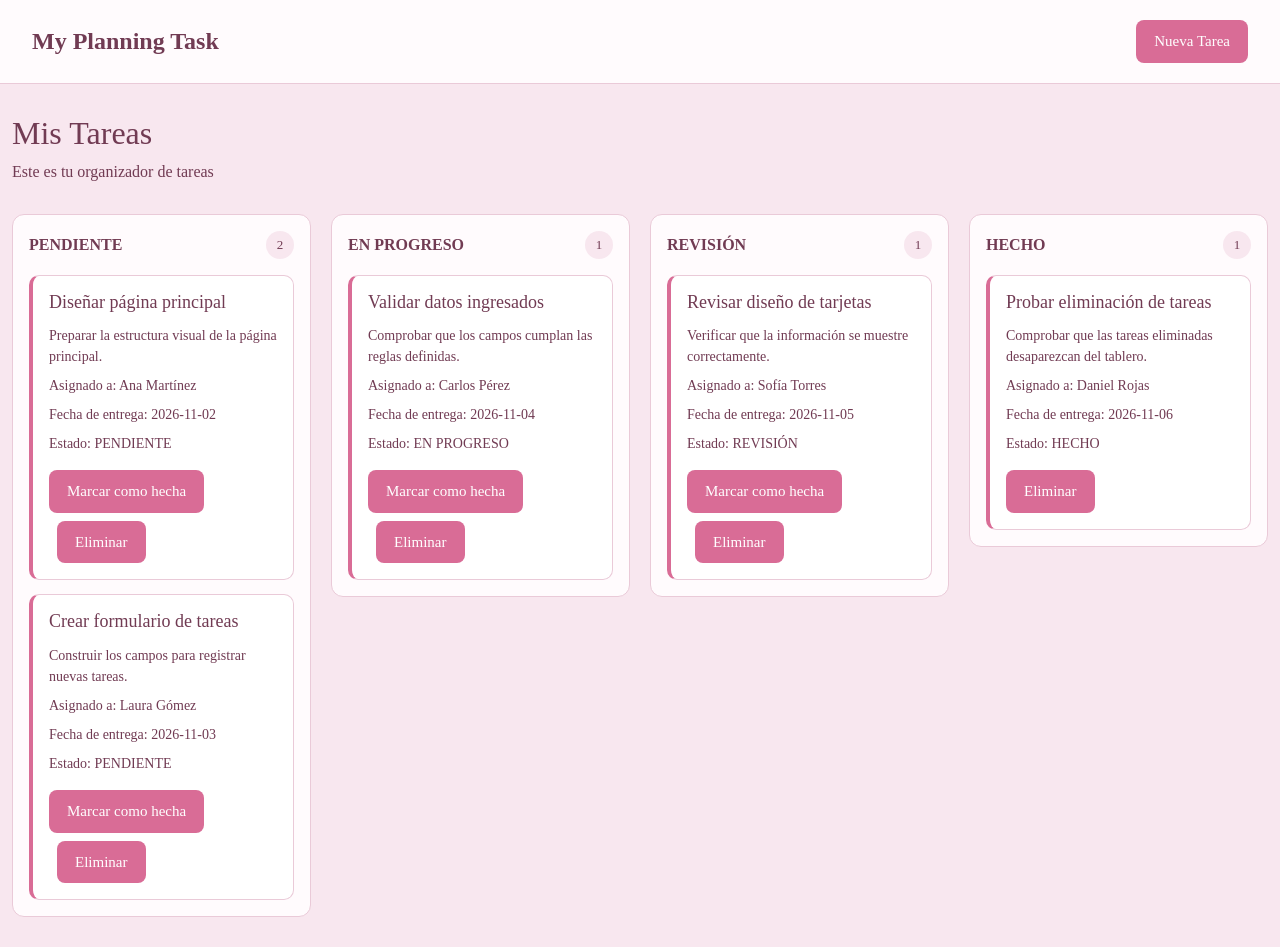
==== Planing Task/index.html @ 617bbbb9 "feat: add initial structure for Planning Task project" ====
<!DOCTYPE html>
<html lang="es">
<head>
    <meta charset="UTF-8">
    <meta name="viewport" content="width=device-width, initial-scale=1.0">
    <title>My Planning Task</title>
    <link href="https://cdn.jsdelivr.net/npm/bootstrap@5.3.3/dist/css/bootstrap.min.css" rel="stylesheet">
    <link rel="stylesheet" href="style.css">
</head>
<body>

    <header>
        <a href="#" class="banner">My Planning Task</a>
        <button type="button" id="btnNuevaTarea-Newtask" class="btn">
            Nueva Tarea
        </button>
    </header>

    <main class="container-fluid">
        <section class="titulo-principal">
            <h1>Mis Tareas</h1>
            <p>Este es tu organizador de tareas</p>
        </section>


        <section class="task-board-tablero">
            <div class="columna">
                <div class="columna-encabezado">
                    <h2>PENDIENTE</h2>
                    <span class="cantidad-task" id="cantidadHacer">0</span>
                </div>
                <div id="tareasHacer" class="lista-tareas"></div>
            </div>


            <div class="columna">
                <div class="columna-encabezado">
                    <h2>EN PROGRESO</h2>
                    <span class="cantidad-task" id="cantidadProceso">0</span>
                </div>
                <div id="tareasProceso" class="lista-tareas"></div>
            </div>


            <div class="columna">
                <div class="columna-encabezado">
                    <h2>REVISIÓN</h2>
                    <span class="cantidad-task" id="cantidadRevision">0</span>
                </div>
                <div id="tareasRevision" class="lista-tareas"></div>
            </div>


            <div class="columna">
                <div class="columna-encabezado">
                    <h2>HECHO</h2>
                    <span class="cantidad-task" id="cantidadHechas">0</span>
                </div>
                <div id="tareasHechas" class="lista-tareas"></div>
            </div>

        </section>
    </main>


    <dialog id="contenedorform">
        <div class="encabezado-formNuevaTarea">
            <h2>Nueva Tarea</h2>
            <button type="button" id="btncierraform" class="btn btn-cerrar">
                Cerrar
            </button>
        </div>

        <form id="form-tareas">

            <div class="camposForm">
                <label for="task-name">Nombre de la tarea</label>
                <input
                    type="text"
                    id="task-name"
                    name="nombre"
                    class="form-control"
                    required
                >
            </div>

            <div class="camposForm">
                <label for="task-Description">Descripción</label>
                <textarea
                    id="task-Description"
                    name="descripcion"
                    class="form-control"
                    rows="3"
                    required
                ></textarea>
            </div>

            <div class="camposForm">
                <label for="task-assignment">Asignado a</label>
                <input
                    type="text"
                    id="task-assignment"
                    name="asignadoA"
                    class="form-control"
                    required
                >
            </div>

            <div class="camposForm">
                <label for="task-date">Fecha de entrega</label>
                <input
                    type="date"
                    id="task-date"
                    name="fechaDeEntrega"
                    class="form-control"
                    required
                >
            </div>

            <div class="camposForm">
                <label for="task-status">Estado</label>
                <select
                    id="task-status"
                    name="estado"
                    class="form-select"
                    required 
                >
                    <option value="">Selecciona un estado</option>
                    <option value="pendiente">PENDIENTE</option>
                    <option value="proceso">EN PROGRESO</option>
                    <option value="revision">REVISIÓN</option>
                    <option value="hecho">HECHO</option>
                </select>
            </div>

            <div class="camposForm">
                <button type="submit" id="btnGuardarTarea" class="btn">
                    Guardar tarea
                </button>
            </div>

        </form>
    </dialog>

    <script src="script.js"></script>
</body>
</html>
---- Planing Task/style.css ----
/* General */
* {
    box-sizing: border-box;
}

body {
    margin: 0;
    font-family: 'Times New Roman', Times, serif;
    background-color: #F8E7EF;
    color: #713B53;
}

/* Encabezado */
header {
    display: flex;
    justify-content: space-between;
    align-items: center;
    padding: 20px 32px;
    background-color: #FFFBFD;
    border-bottom: 1px solid #EACAD8;
}

.banner {
    color: #713B53;
    font-size: 24px;
    font-weight: bold;
    text-decoration: none;
}

/* Botones */
button.btn {
    padding: 10px 18px;
    border: none;
    border-radius: 8px;
    background-color: #D96C96;
    color: white;
    font-family: inherit;
    font-size: 15px;
}

button.btn:hover {
    background-color: #BD507C;
    color: white;
    cursor: pointer;
}

/* Contenido principal */
main {
    padding: 30px 32px;
}

.titulo-principal {
    margin-bottom: 30px;
}

.titulo-principal h1 {
    margin-bottom: 8px;
    font-size: 32px;
    color: #713B53;
}

.titulo-principal p {
    margin-bottom: 0;
    font-size: 16px;
}

/* Tablero */
.task-board-tablero {
    display: grid;
    grid-template-columns: repeat(4, minmax(0, 1fr));
    gap: 20px;
    align-items: start;
}

/* Columnas */
.columna {
    min-width: 0;
    min-height: 320px;
    padding: 16px;
    background-color: #FFFBFD;
    border: 1px solid #EACAD8;
    border-radius: 12px;
}

.columna-encabezado {
    display: flex;
    justify-content: space-between;
    align-items: center;
    gap: 8px;
    margin-bottom: 16px;
}

.columna-encabezado h2 {
    margin: 0;
    font-size: 16px;
    font-weight: bold;
}

/* Contadores */
.cantidad-task {
    display: inline-flex;
    align-items: center;
    justify-content: center;
    min-width: 28px;
    height: 28px;
    padding: 4px 8px;
    background-color: #F8E7EF;
    color: #713B53;
    border-radius: 50%;
    font-size: 13px;
}

/* Lista de tarjetas */
.lista-tareas {
    display: flex;
    flex-direction: column;
    gap: 14px;
}

/* Tarjeta */
.tarjeta-tarea {
    padding: 16px;
    background-color: #FFFFFF;
    border: 1px solid #EACAD8;
    border-left: 4px solid #D96C96;
    border-radius: 10px;
    overflow-wrap: anywhere;
}

.tarjeta-tarea h3 {
    margin-bottom: 12px;
    font-size: 18px;
    color: #713B53;
}

.tarjeta-tarea p {
    margin-bottom: 8px;
    font-size: 14px;
}

.tarjeta-tarea button {
    margin-top: 8px;
}

.tarjeta-tarea button + button {
    margin-left: 8px;
}

/* Formulario emergente */
#contenedorform {
    width: 90%;
    max-width: 480px;
    max-height: 90vh;
    padding: 24px;
    border: 1px solid #EACAD8;
    border-radius: 14px;
    background-color: #FFFBFD;
    color: #713B53;
    overflow-y: auto;
}

#contenedorform::backdrop {
    background-color: rgba(65, 30, 46, 0.45);
}

.encabezado-formNuevaTarea {
    display: flex;
    justify-content: space-between;
    align-items: center;
    gap: 12px;
    margin-bottom: 20px;
}

.encabezado-formNuevaTarea h2 {
    margin: 0;
    font-size: 24px;
}

.btn-cerrar {
    padding: 7px 12px !important;
}

.camposForm {
    margin-bottom: 16px;
}

.camposForm label {
    display: block;
    margin-bottom: 6px;
    font-weight: bold;
}

.camposForm .form-control,
.camposForm .form-select {
    border: 1px solid #DDB8C8;
    border-radius: 8px;
}

.camposForm .form-control:focus,
.camposForm .form-select:focus {
    border-color: #D96C96;
    box-shadow: 0 0 0 0.2rem rgba(217, 108, 150, 0.2);
}

#btnGuardarTarea {
    width: 100%;
}

/* Adaptacion a pantallas medianas */
@media (max-width: 1100px) {
    .task-board-tablero {
        grid-template-columns: repeat(2, minmax(0, 1fr));
    }
}

/* Adaptacion a celulares */
@media (max-width: 600px) {
    header {
        padding: 16px;
        gap: 12px;
    }

    .brand-marca {
        font-size: 20px;
    }

    main {
        padding: 22px 16px;
    }

    .task-board-tablero {
        grid-template-columns: 1fr;
    }
}
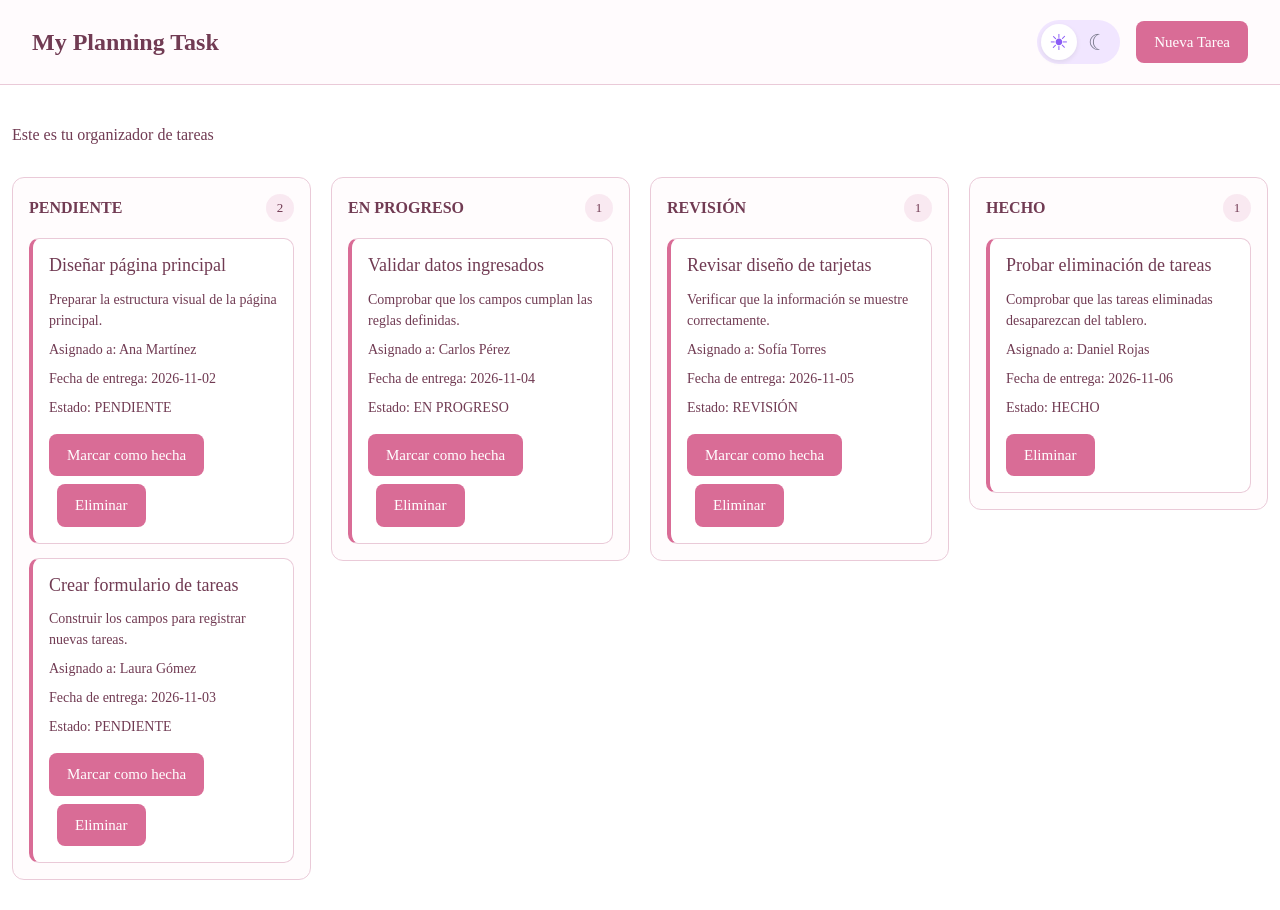
==== commit 9c00c45a: "mejoras front" ====
--- a/Planing Task/index.html
+++ b/Planing Task/index.html
@@ -1,6 +1,6 @@
-
 <!DOCTYPE html>
 <html lang="es">
+
 <head>
     <meta charset="UTF-8">
     <meta name="viewport" content="width=device-width, initial-scale=1.0">
@@ -8,18 +8,51 @@
     <link href="https://cdn.jsdelivr.net/npm/bootstrap@5.3.3/dist/css/bootstrap.min.css" rel="stylesheet">
     <link rel="stylesheet" href="style.css">
 </head>
+
 <body>
+    
+<!-- Fondos animados para los temas -->
+<div class="fondos-animados">
 
-    <header>
-        <a href="#" class="banner">My Planning Task</a>
+    <!-- Fondo modo claro -->
+    <video id="videoModoClaro" class="video-fondo" autoplay muted loop playsinline>
+        <source src="assets/backgrounds/clouds-light.mp4" type="video/mp4">
+    </video>
+
+    <!-- Fondo modo oscuro -->
+    <video id="videoModoOscuro" class="video-fondo" autoplay muted loop playsinline>
+        <source src="assets/backgrounds/night-dark.mp4" type="video/mp4">
+    </video>
+
+</div>
+<header>
+    <a href="#" class="banner">My Planning Task</a>
+
+    <div class="header-acciones">
+
+        <!-- Personalización del tema -->
+        <div class="toggle-tema">
+
+            <button id="btnModoClaro" type="button" aria-label="Modo claro">
+                ☀
+            </button>
+
+            <button id="btnModoOscuro" type="button" aria-label="Modo oscuro">
+                ☾
+            </button>
+
+        </div>
+
         <button type="button" id="btnNuevaTarea-Newtask" class="btn">
             Nueva Tarea
         </button>
-    </header>
+
+    </div>
+</header>
 
     <main class="container-fluid">
         <section class="titulo-principal">
-            <h1>Mis Tareas</h1>
+            <h1></h1>
             <p>Este es tu organizador de tareas</p>
         </section>
 
@@ -76,56 +109,27 @@
 
             <div class="camposForm">
                 <label for="task-name">Nombre de la tarea</label>
-                <input
-                    type="text"
-                    id="task-name"
-                    name="nombre"
-                    class="form-control"
-                    required
-                >
+                <input type="text" id="task-name" name="nombre" class="form-control" required>
             </div>
 
             <div class="camposForm">
                 <label for="task-Description">Descripción</label>
-                <textarea
-                    id="task-Description"
-                    name="descripcion"
-                    class="form-control"
-                    rows="3"
-                    required
-                ></textarea>
+                <textarea id="task-Description" name="descripcion" class="form-control" rows="3" required></textarea>
             </div>
 
             <div class="camposForm">
                 <label for="task-assignment">Asignado a</label>
-                <input
-                    type="text"
-                    id="task-assignment"
-                    name="asignadoA"
-                    class="form-control"
-                    required
-                >
+                <input type="text" id="task-assignment" name="asignadoA" class="form-control" required>
             </div>
 
             <div class="camposForm">
                 <label for="task-date">Fecha de entrega</label>
-                <input
-                    type="date"
-                    id="task-date"
-                    name="fechaDeEntrega"
-                    class="form-control"
-                    required
-                >
+                <input type="date" id="task-date" name="fechaDeEntrega" class="form-control" required>
             </div>
 
             <div class="camposForm">
                 <label for="task-status">Estado</label>
-                <select
-                    id="task-status"
-                    name="estado"
-                    class="form-select"
-                    required 
-                >
+                <select id="task-status" name="estado" class="form-select" required>
                     <option value="">Selecciona un estado</option>
                     <option value="pendiente">PENDIENTE</option>
                     <option value="proceso">EN PROGRESO</option>
@@ -145,4 +149,5 @@
 
     <script src="script.js"></script>
 </body>
-</html>
+
+</html>
--- a/Planing Task/style.css
+++ b/Planing Task/style.css
@@ -1,5 +1,5 @@
-
 /* General */
+
 * {
     box-sizing: border-box;
 }
@@ -7,18 +7,22 @@
 body {
     margin: 0;
     font-family: 'Times New Roman', Times, serif;
-    background-color: #F8E7EF;
+    background-color: transparent;
     color: #713B53;
-}
+    transition: color 0.5s ease;
+}
+
 
 /* Encabezado */
+
 header {
     display: flex;
     justify-content: space-between;
     align-items: center;
     padding: 20px 32px;
-    background-color: #FFFBFD;
+    background-color: rgba(255, 251, 253, 0.85);
     border-bottom: 1px solid #EACAD8;
+    transition: background-color 0.5s ease, border-color 0.5s ease;
 }
 
 .banner {
@@ -28,7 +32,18 @@
     text-decoration: none;
 }
 
+
+/* Acciones del encabezado */
+
+.header-acciones {
+    display: flex;
+    align-items: center;
+    gap: 16px;
+}
+
+
 /* Botones */
+
 button.btn {
     padding: 10px 18px;
     border: none;
@@ -37,15 +52,19 @@
     color: white;
     font-family: inherit;
     font-size: 15px;
+    transition: background-color 0.3s ease, color 0.3s ease, transform 0.2s ease;
 }
 
 button.btn:hover {
     background-color: #BD507C;
     color: white;
     cursor: pointer;
-}
+    transform: translateY(-2px);
+}
+
 
 /* Contenido principal */
+
 main {
     padding: 30px 32px;
 }
@@ -65,7 +84,9 @@
     font-size: 16px;
 }
 
+
 /* Tablero */
+
 .task-board-tablero {
     display: grid;
     grid-template-columns: repeat(4, minmax(0, 1fr));
@@ -73,14 +94,17 @@
     align-items: start;
 }
 
+
 /* Columnas */
+
 .columna {
     min-width: 0;
     min-height: 320px;
     padding: 16px;
-    background-color: #FFFBFD;
+    background-color: rgba(255, 251, 253, 0.72);
     border: 1px solid #EACAD8;
     border-radius: 12px;
+    transition: background-color 0.5s ease, border-color 0.5s ease, transform 0.2s ease;
 }
 
 .columna-encabezado {
@@ -97,7 +121,9 @@
     font-weight: bold;
 }
 
+
 /* Contadores */
+
 .cantidad-task {
     display: inline-flex;
     align-items: center;
@@ -105,27 +131,43 @@
     min-width: 28px;
     height: 28px;
     padding: 4px 8px;
-    background-color: #F8E7EF;
+    background-color: rgba(248, 231, 239, 0.9);
     color: #713B53;
     border-radius: 50%;
     font-size: 13px;
-}
-
-/* Lista de tarjetas */
+    transition: background-color 0.5s ease, color 0.5s ease;
+}
+
+
+/* Lista de tareas */
+
 .lista-tareas {
     display: flex;
     flex-direction: column;
     gap: 14px;
 }
 
-/* Tarjeta */
+
+/* Tarjetas */
+
 .tarjeta-tarea {
     padding: 16px;
-    background-color: #FFFFFF;
+    background-color: rgba(255, 255, 255, 0.85);
     border: 1px solid #EACAD8;
     border-left: 4px solid #D96C96;
     border-radius: 10px;
     overflow-wrap: anywhere;
+    cursor: grab;
+    transition: background-color 0.5s ease, border-color 0.5s ease, transform 0.2s ease, box-shadow 0.2s ease;
+}
+
+.tarjeta-tarea:hover {
+    transform: translateY(-3px);
+    box-shadow: 0 6px 15px rgba(113, 59, 83, 0.12);
+}
+
+.tarjeta-tarea:active {
+    cursor: grabbing;
 }
 
 .tarjeta-tarea h3 {
@@ -147,7 +189,9 @@
     margin-left: 8px;
 }
 
+
 /* Formulario emergente */
+
 #contenedorform {
     width: 90%;
     max-width: 480px;
@@ -158,6 +202,7 @@
     background-color: #FFFBFD;
     color: #713B53;
     overflow-y: auto;
+    transition: background-color 0.5s ease, color 0.5s ease, border-color 0.5s ease;
 }
 
 #contenedorform::backdrop {
@@ -207,30 +252,268 @@
     width: 100%;
 }
 
-/* Adaptacion a pantallas medianas */
+
+/* Toggle de tema */
+
+.toggle-tema {
+    display: flex;
+    align-items: center;
+    gap: 3px;
+    padding: 4px;
+    background-color: #F1E6FF;
+    border-radius: 50px;
+    width: fit-content;
+    transition: background-color 0.5s ease;
+}
+
+.toggle-tema button {
+    width: 36px;
+    height: 36px;
+    border: none;
+    border-radius: 50%;
+    background-color: transparent;
+    color: #77778A;
+    font-size: 22px;
+    display: flex;
+    align-items: center;
+    justify-content: center;
+    cursor: pointer;
+    transition: all 0.3s ease;
+}
+
+.toggle-tema button.activo {
+    background-color: #FFFFFF;
+    color: #8B5CF6;
+    box-shadow: 0 2px 5px rgba(0, 0, 0, 0.08);
+}
+
+.toggle-tema button:hover {
+    transform: scale(1.05);
+}
+
+
+/* Tema oscuro */
+
+body[data-theme="dark"] {
+    background-color: transparent;
+    color: #FFFFFF;
+}
+
+
+/* Encabezado oscuro */
+
+body[data-theme="dark"] header {
+    background-color: rgba(26, 26, 26, 0.82);
+    border-bottom-color: #333333;
+}
+
+body[data-theme="dark"] .banner {
+    color: #FFFFFF;
+}
+
+
+/* Título oscuro */
+
+body[data-theme="dark"] .titulo-principal h1 {
+    color: #FFFFFF;
+}
+
+
+/* Columnas oscuras */
+
+body[data-theme="dark"] .columna {
+    background-color: rgba(30, 30, 30, 0.75);
+    border-color: #333333;
+    color: #FFFFFF;
+}
+
+
+/* Contadores oscuros */
+
+body[data-theme="dark"] .cantidad-task {
+    background-color: rgba(51, 51, 51, 0.9);
+    color: #FFFFFF;
+}
+
+
+/* Tarjetas oscuras */
+
+body[data-theme="dark"] .tarjeta-tarea {
+    background-color: rgba(42, 42, 42, 0.88);
+    border-color: #444444;
+    border-left-color: #FFFFFF;
+    color: #FFFFFF;
+}
+
+body[data-theme="dark"] .tarjeta-tarea h3 {
+    color: #FFFFFF;
+}
+
+body[data-theme="dark"] .tarjeta-tarea:hover {
+    box-shadow: 0 6px 15px rgba(255, 255, 255, 0.08);
+}
+
+
+/* Botones en modo oscuro */
+
+body[data-theme="dark"] button.btn {
+    background-color: #FFFFFF;
+    color: #121212;
+    border: 1px solid #FFFFFF;
+}
+
+body[data-theme="dark"] button.btn:hover {
+    background-color: #E5E5E5;
+    color: #121212;
+}
+
+
+/* Formulario oscuro */
+
+body[data-theme="dark"] #contenedorform {
+    background-color: #1E1E1E;
+    color: #FFFFFF;
+    border-color: #444444;
+}
+
+body[data-theme="dark"] #contenedorform input,
+body[data-theme="dark"] #contenedorform textarea,
+body[data-theme="dark"] #contenedorform select {
+    background-color: #2A2A2A;
+    color: #FFFFFF;
+    border-color: #555555;
+}
+
+body[data-theme="dark"] #contenedorform input:focus,
+body[data-theme="dark"] #contenedorform textarea:focus,
+body[data-theme="dark"] #contenedorform select:focus {
+    border-color: #FFFFFF;
+    box-shadow: 0 0 0 0.2rem rgba(255, 255, 255, 0.15);
+}
+
+
+/* Toggle oscuro */
+
+body[data-theme="dark"] .toggle-tema {
+    background-color: #333333;
+}
+
+body[data-theme="dark"] .toggle-tema button {
+    color: #AAAAAA;
+}
+
+body[data-theme="dark"] .toggle-tema button.activo {
+    background-color: #FFFFFF;
+    color: #121212;
+}
+
+
+/* Fondos animados */
+
+.fondos-animados {
+    position: fixed;
+    inset: 0;
+    width: 100%;
+    height: 100%;
+    overflow: hidden;
+    z-index: 0;
+    pointer-events: none;
+}
+
+.video-fondo {
+    position: absolute;
+    width: 100%;
+    height: 100%;
+    object-fit: cover;
+    top: 0;
+    left: 0;
+    opacity: 0;
+    transition: opacity 1.5s ease;
+}
+
+
+/* Fondo claro */
+
+body[data-theme="light"] #videoModoClaro {
+    opacity: 1;
+}
+
+
+/* Fondo oscuro */
+
+body[data-theme="dark"] #videoModoOscuro {
+    opacity: 1;
+}
+
+
+/* Capa de legibilidad */
+
+.fondos-animados::after {
+    content: "";
+    position: absolute;
+    inset: 0;
+    background-color: rgba(255, 255, 255, 0.15);
+    pointer-events: none;
+}
+
+
+/* Capa oscura */
+
+body[data-theme="dark"] .fondos-animados::after {
+    background-color: rgba(0, 0, 0, 0.35);
+}
+
+
+/* Contenido por encima del fondo */
+
+header,
+main {
+    position: relative;
+    z-index: 1;
+}
+
+
+/* Pantallas medianas */
+
 @media (max-width: 1100px) {
     .task-board-tablero {
         grid-template-columns: repeat(2, minmax(0, 1fr));
     }
 }
 
-/* Adaptacion a celulares */
+
+/* Celulares */
+
 @media (max-width: 600px) {
     header {
         padding: 16px;
         gap: 12px;
-    }
-
-    .brand-marca {
+        flex-wrap: wrap;
+    }
+
+    .banner {
         font-size: 20px;
+    }
+
+    .header-acciones {
+        gap: 8px;
+        width: 100%;
+        justify-content: space-between;
     }
 
     main {
         padding: 22px 16px;
     }
 
+    .titulo-principal h1 {
+        font-size: 26px;
+    }
+
     .task-board-tablero {
         grid-template-columns: 1fr;
     }
-}
-
+
+    .columna {
+        min-height: auto;
+    }
+}
